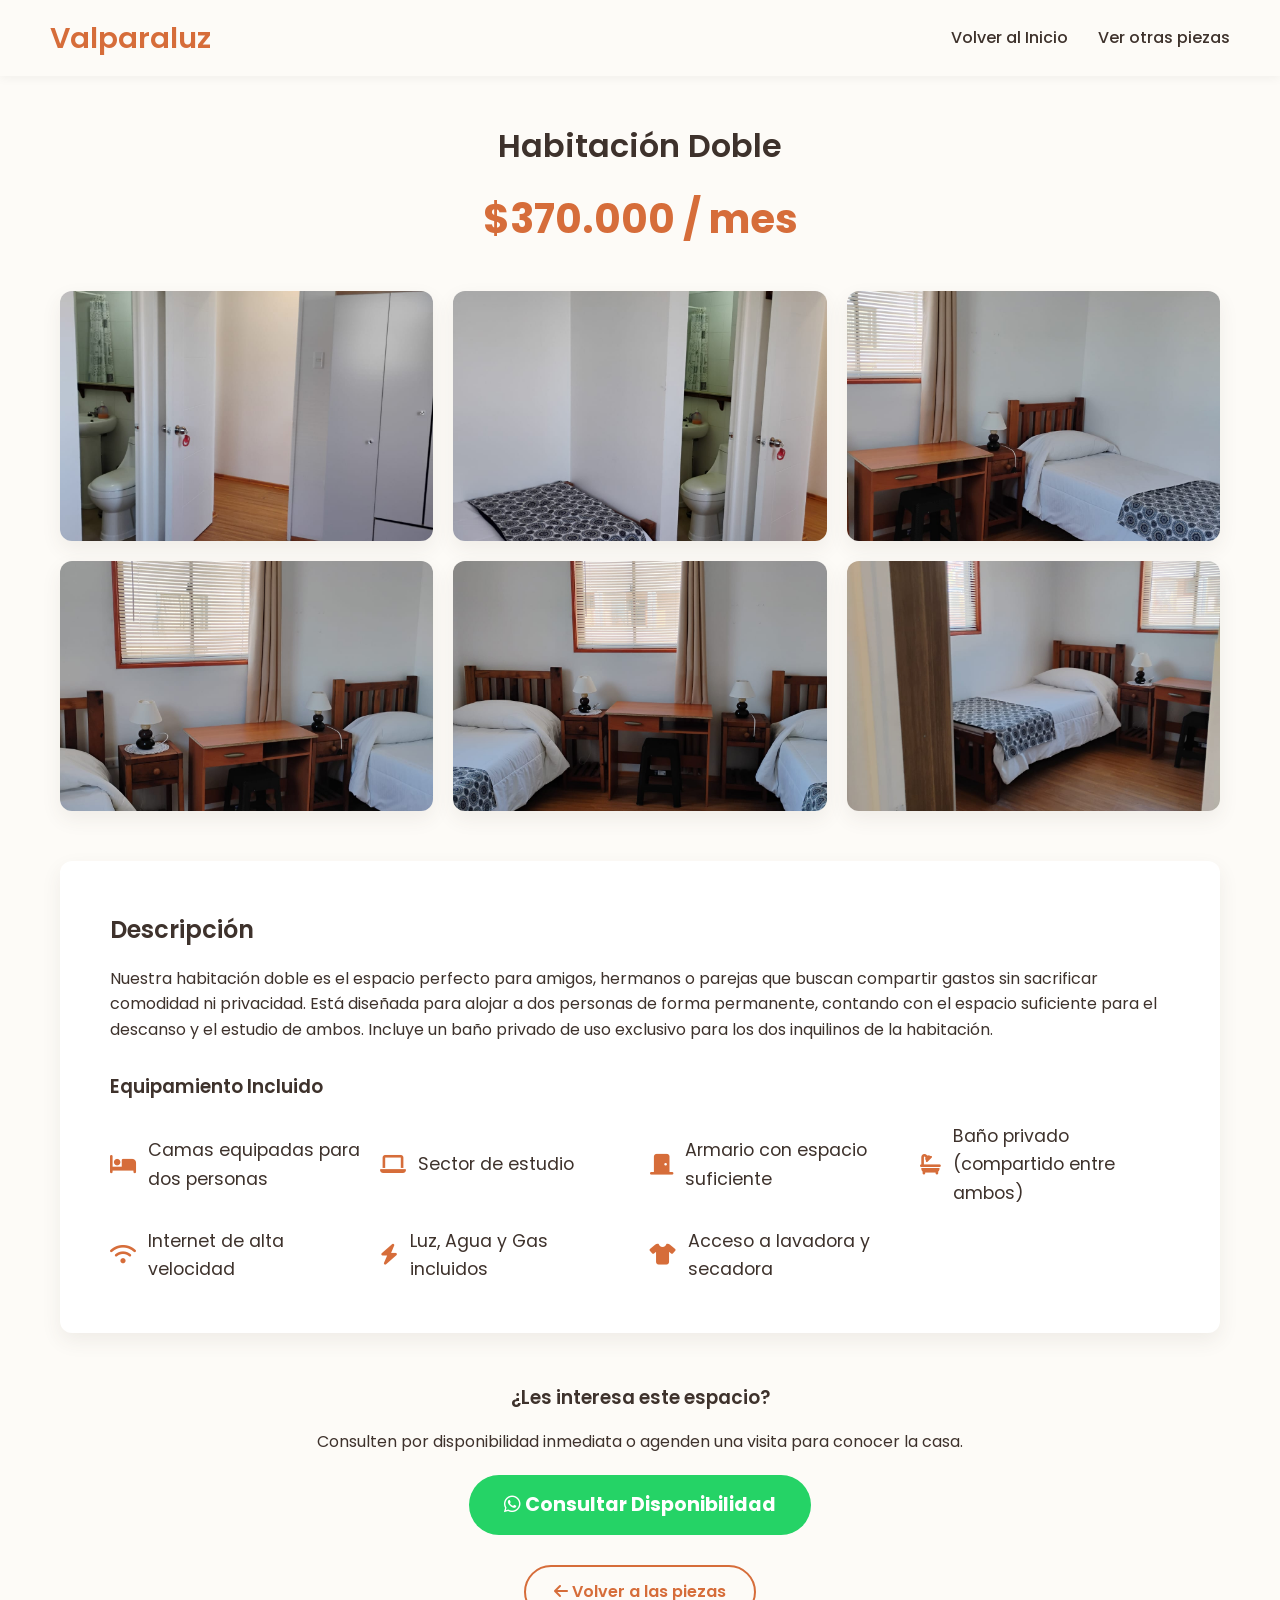
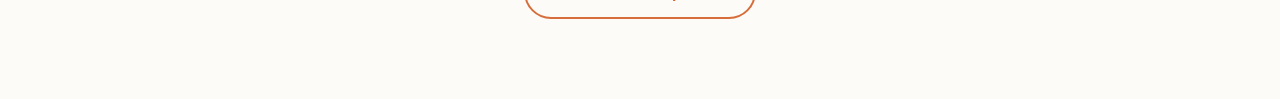
==== habitacion-doble.html @ f190685d "V1" ====
<!DOCTYPE html>
<html lang="es">
<head>
    <meta charset="UTF-8">
    <meta name="viewport" content="width=device-width, initial-scale=1.0">
    <title>Habitación Doble | Casa Valparaluz</title>
    <meta name="description" content="Habitación doble amoblada ideal para dos personas. Cuenta con baño privado y gastos comunes incluidos en Valparaíso. $370.000 mensuales.">

    <link rel="preconnect" href="https://fonts.googleapis.com">
    <link rel="preconnect" href="https://fonts.gstatic.com" crossorigin>
    <link href="https://fonts.googleapis.com/css2?family=Poppins:wght@300;400;600;700&display=swap" rel="stylesheet">
    <link rel="stylesheet" href="https://cdnjs.cloudflare.com/ajax/libs/font-awesome/6.4.0/css/all.min.css">
    <link rel="stylesheet" href="style.css">
</head>
<body class="seccion-clara">

<!-- =========================================
     BARRA DE NAVEGACIÓN
     ========================================= -->
<header>
    <div class="logo">
        <h2>Valparaluz</h2>
    </div>
    <nav class="nav-links">
        <ul>
            <li><a href="index.html#inicio">Volver al Inicio</a></li>
            <li><a href="index.html#habitaciones">Ver otras piezas</a></li>
        </ul>
    </nav>
</header>

<!-- =========================================
     DETALLE DE LA HABITACIÓN
     ========================================= -->
<main class="container detalle-habitacion">

    <div class="header-habitacion">
        <h1>Habitación Doble</h1>
        <p class="precio-destacado">$370.000 / mes</p>
    </div>

    <!-- Galería de 6 fotos (Nombres actualizados) -->
    <div class="galeria-fotos">
        <img src="img/hab1/1.jpeg" alt="Vista general de la habitación grande">
        <img src="img/hab1/2.jpeg" alt="Zona de escritorio amplia">
        <img src="img/hab1/3.jpeg" alt="Cama amoblada">
        <img src="img/hab1/4.jpeg" alt="Armario y sector de almacenamiento">
        <img src="img/hab1/5.jpeg" alt="Baño privado de la habitación">
        <img src="img/hab1/6.jpeg" alt="Detalle del espacio extra">
    </div>

    <div class="info-habitacion">
        <h2>Descripción</h2>
        <p>Nuestra habitación doble es el espacio perfecto para amigos, hermanos o parejas que buscan compartir gastos sin sacrificar comodidad ni privacidad. Está diseñada para alojar a dos personas de forma permanente, contando con el espacio suficiente para el descanso y el estudio de ambos. Incluye un baño privado de uso exclusivo para los dos inquilinos de la habitación.</p>

        <h3 style="margin-top: 30px;">Equipamiento Incluido</h3>
        <ul class="caracteristicas-lista">
            <li><i class="fa-solid fa-bed"></i> Camas equipadas para dos personas</li>
            <li><i class="fa-solid fa-laptop"></i> Sector de estudio</li>
            <li><i class="fa-solid fa-door-closed"></i> Armario con espacio suficiente</li>
            <li><i class="fa-solid fa-bath"></i> Baño privado (compartido entre ambos)</li>
            <li><i class="fa-solid fa-wifi"></i> Internet de alta velocidad</li>
            <li><i class="fa-solid fa-bolt"></i> Luz, Agua y Gas incluidos</li>
            <li><i class="fa-solid fa-shirt"></i> Acceso a lavadora y secadora</li>
        </ul>
    </div>

    <div class="text-center">
        <h3>¿Les interesa este espacio?</h3>
        <p>Consulten por disponibilidad inmediata o agenden una visita para conocer la casa.</p>
        <!-- Mensaje de WhatsApp actualizado -->
        <a href="https://wa.me/569XXXXXXXX?text=Hola,%20me%20interesa%20la%20Habitación%20Doble%20de%20$370.000.%20¿Tienen%20disponibilidad?" target="_blank" class="btn-whatsapp-grande">
            <i class="fa-brands fa-whatsapp"></i> Consultar Disponibilidad
        </a>
        <br>
        <a href="index.html#habitaciones" class="btn btn-outline btn-volver">
            <i class="fa-solid fa-arrow-left"></i> Volver a las piezas
        </a>
    </div>

</main>

</body>
</html>
---- style.css ----
/* =========================================
   1. VARIABLES Y PALETA OTOÑAL
   ========================================= */
:root {
    /* Colores Principales (Otoño/Calidez) */
    --primary-color: #D66D3A; /* Naranjo terracota cálido */
    --primary-hover: #B85A2D; /* Naranjo más oscuro para hover */

    /* Colores de Fondo (Transiciones suaves) */
    --bg-light: #FDFBF7; /* Crema muy suave (reemplaza al blanco puro) */
    --bg-alt: #F4EFE6;   /* Beige claro para intercalar secciones */
    --bg-accent: #E28C65; /* Naranjo suave para la sección "Perfil" */
    --bg-dark: #4A3B32;   /* Marrón cálido para contraste (reemplaza al negro/gris oscuro) */

    /* Textos */
    --text-main: #3E322C; /* Marrón muy oscuro para mejor lectura y menor fatiga visual */
    --text-light: #7A6B63; /* Texto secundario */
    --white: #FFFFFF;

    /* Otros */
    --whatsapp: #25D366;
    --whatsapp-hover: #1EBE5A;
    --shadow: 0 8px 20px rgba(74, 59, 50, 0.08); /* Sombra con un toque cálido */
    --radius: 12px; /* Bordes redondeados para un look amigable */
}

/* =========================================
   2. RESET Y TIPOGRAFÍA
   ========================================= */
* {
    margin: 0;
    padding: 0;
    box-sizing: border-box;
}

html {
    scroll-behavior: smooth;
}

body {
    font-family: 'Poppins', sans-serif;
    color: var(--text-main);
    background-color: var(--bg-light);
    line-height: 1.6;
}

h1, h2, h3, h4 {
    font-weight: 600;
    margin-bottom: 1rem;
    color: var(--text-main);
}

a {
    text-decoration: none;
    color: var(--text-main);
    transition: color 0.3s ease;
}

ul {
    list-style: none;
}

/* =========================================
   3. BOTONES Y EFECTOS HOVER
   ========================================= */
.btn {
    display: inline-block;
    padding: 12px 28px;
    border-radius: 30px; /* Botones en forma de píldora */
    font-weight: 600;
    text-align: center;
    cursor: pointer;
    transition: all 0.3s ease;
    border: 2px solid transparent;
}

/* Efecto de "levantamiento" al pasar el mouse */
.btn:hover {
    transform: translateY(-3px);
    box-shadow: 0 6px 15px rgba(214, 109, 58, 0.3);
}

.btn-primary {
    background-color: var(--primary-color);
    color: var(--white);
}

.btn-primary:hover {
    background-color: var(--primary-hover);
    color: var(--white);
}

.btn-outline {
    background-color: transparent;
    border-color: var(--primary-color);
    color: var(--primary-color);
}

.btn-outline:hover {
    background-color: var(--primary-color);
    color: var(--white);
}

.btn-whatsapp, .btn-whatsapp-grande {
    background-color: var(--whatsapp);
    color: var(--white);
}

.btn-whatsapp:hover, .btn-whatsapp-grande:hover {
    background-color: var(--whatsapp-hover);
    color: var(--white);
    box-shadow: 0 6px 15px rgba(37, 211, 102, 0.3);
}

.btn-whatsapp-grande {
    display: inline-block;
    padding: 15px 35px;
    border-radius: 30px;
    font-size: 1.2rem;
    font-weight: 700;
    margin-top: 20px;
    transition: all 0.3s ease;
}

/* =========================================
   4. ESTRUCTURA Y SECCIONES
   ========================================= */
.container {
    max-width: 1200px;
    margin: 0 auto;
    padding: 0 20px;
}

section {
    padding: 80px 0;
}

.section-title {
    text-align: center;
    font-size: 2.2rem;
    margin-bottom: 10px;
}

.section-subtitle {
    text-align: center;
    color: var(--text-light);
    margin-bottom: 50px;
    font-size: 1.1rem;
}

.text-center { text-align: center; }
.text-left { text-align: left; }

/* Transiciones de color entre secciones */
.seccion-clara { background-color: var(--bg-light); }
.seccion-oscura {
    background-color: var(--bg-alt); /* Usamos el beige para no hacer un salto brusco */
}
.seccion-acento {
    background-color: var(--bg-accent);
    color: var(--white);
}
.seccion-acento h2, .seccion-acento p {
    color: var(--white);
}
.seccion-contacto {
    background-color: var(--bg-dark);
    color: var(--bg-light);
}
.seccion-contacto h2, .seccion-contacto p, .seccion-contacto label {
    color: var(--bg-light);
}

/* =========================================
   5. BARRA DE NAVEGACIÓN
   ========================================= */
header {
    background-color: rgba(253, 251, 247, 0.95); /* Crema semi-transparente */
    backdrop-filter: blur(10px);
    position: fixed;
    width: 100%;
    top: 0;
    z-index: 1000;
    display: flex;
    justify-content: space-between;
    align-items: center;
    padding: 15px 50px;
    box-shadow: 0 2px 10px rgba(0,0,0,0.05);
}

.logo h2 {
    color: var(--primary-color);
    margin: 0;
    font-size: 1.8rem;
}

.nav-links ul {
    display: flex;
    gap: 30px;
}

.nav-links a {
    font-weight: 500;
    font-size: 1rem;
}

.nav-links a:hover {
    color: var(--primary-color);
}

/* =========================================
   6. HERO SECTION (Animación Rotativa)
   ========================================= */
.hero {
    height: 100vh;
    display: flex;
    align-items: center;
    justify-content: center;
    text-align: center;
    padding: 0 20px;
    margin-top: 0; /* Para que ocupe todo detrás del header */

    /* Configuración de la animación de fondo */
    background-size: cover;
    background-position: center;
    background-color: var(--bg-dark);
    animation: rotarFondo 15s infinite;
    position: relative;
}

/* Oscurecemos un poco la imagen para que el texto resalte */
.hero::before {
    content: '';
    position: absolute;
    top: 0; left: 0; width: 100%; height: 100%;
    background: rgba(74, 59, 50, 0.6); /* Capa oscura cálida */
    z-index: 1;
}

/* Animación CSS pura para las 3 fotos de fondo */
@keyframes rotarFondo {
    0%, 25% { background-image: url('img/comunes/terraza4.jpeg'); }
    33%, 58% { background-image: url('img/comunes/living1.jpeg'); }
    66%, 91% { background-image: url('img/hab1/4.jpeg'); }
    100% { background-image: url('img/comunes/terraza4.jpeg'); }
}

.hero-content {
    position: relative;
    z-index: 2;
    max-width: 800px;
    color: var(--white);
}

.hero h1 {
    font-size: 3.5rem;
    color: var(--white);
    margin-bottom: 20px;
    text-shadow: 2px 2px 4px rgba(0,0,0,0.3);
}

.hero p {
    font-size: 1.2rem;
    margin-bottom: 30px;
}

.hero-buttons {
    display: flex;
    gap: 15px;
    justify-content: center;
}

/* =========================================
   7. BENEFICIOS Y PERFIL (Grillas)
   ========================================= */
.grid-beneficios {
    display: grid;
    grid-template-columns: repeat(auto-fit, minmax(250px, 1fr));
    gap: 30px;
    margin-top: 40px;
}

.beneficio-card {
    background: var(--white);
    padding: 40px 20px;
    border-radius: var(--radius);
    text-align: center;
    box-shadow: var(--shadow);
    transition: transform 0.3s ease;
}

.beneficio-card:hover {
    transform: translateY(-10px);
}

.beneficio-card i {
    font-size: 2.5rem;
    color: var(--primary-color);
    margin-bottom: 20px;
}

.lista-perfil {
    max-width: 800px;
    margin: 40px auto 0;
    background: rgba(255, 255, 255, 0.1);
    padding: 30px;
    border-radius: var(--radius);
}

.lista-perfil li {
    margin-bottom: 15px;
    font-size: 1.1rem;
    display: flex;
    align-items: flex-start;
    gap: 15px;
}

.lista-perfil i {
    color: var(--bg-light);
    font-size: 1.3rem;
    margin-top: 3px;
}

/* =========================================
   8. HABITACIONES (Tarjetas)
   ========================================= */
.grid-habitaciones {
    display: grid;
    grid-template-columns: repeat(auto-fit, minmax(300px, 1fr));
    gap: 30px;
}

.habitacion-card {
    background: var(--white);
    border-radius: var(--radius);
    overflow: hidden;
    box-shadow: var(--shadow);
    transition: transform 0.3s ease;
}

.habitacion-card:hover {
    transform: translateY(-8px);
}

.habitacion-card img {
    width: 100%;
    height: 250px;
    object-fit: cover;
}

.habitacion-info {
    padding: 25px;
}

.habitacion-info .precio {
    font-size: 1.4rem;
    color: var(--primary-color);
    font-weight: 700;
    margin-bottom: 15px;
}

.habitacion-info p {
    margin-bottom: 20px;
    color: var(--text-light);
}

/* =========================================
   9. GALERÍA DE ÁREAS COMUNES
   ========================================= */
.galeria-areas {
    display: grid;
    grid-template-columns: repeat(auto-fit, minmax(300px, 1fr));
    gap: 20px;
    margin-top: 40px;
}

.area-item {
    position: relative;
    border-radius: var(--radius);
    overflow: hidden;
    height: 250px;
}

.area-item img {
    width: 100%;
    height: 100%;
    object-fit: cover;
    transition: transform 0.5s ease;
}

.area-item:hover img {
    transform: scale(1.1);
}

.area-item h4 {
    position: absolute;
    bottom: 0;
    left: 0;
    width: 100%;
    padding: 15px;
    background: linear-gradient(transparent, rgba(74, 59, 50, 0.9));
    color: var(--white);
    margin: 0;
    font-size: 1.2rem;
}

/* =========================================
   10. UBICACIÓN, FAQ Y CONTACTO
   ========================================= */
.grid-2-columnas {
    display: grid;
    grid-template-columns: 1fr 1fr;
    gap: 50px;
    align-items: center;
}

.lista-pros li {
    margin-bottom: 15px;
    display: flex;
    align-items: center;
    gap: 15px;
}

.lista-pros i {
    color: var(--primary-color);
    font-size: 1.2rem;
}

.faq-container {
    max-width: 800px;
    margin: 40px auto 0;
}

.faq-item {
    background: var(--white);
    padding: 25px;
    border-radius: var(--radius);
    margin-bottom: 20px;
    box-shadow: var(--shadow);
}

.faq-item h4 {
    color: var(--primary-color);
    display: flex;
    align-items: center;
    gap: 10px;
}

/* Formularios */
.form-group {
    margin-bottom: 20px;
}

.form-group label {
    display: block;
    margin-bottom: 8px;
    font-weight: 500;
}

.form-group input, .form-group textarea {
    width: 100%;
    padding: 12px 15px;
    border: 1px solid rgba(253, 251, 247, 0.3);
    border-radius: 8px;
    background-color: rgba(253, 251, 247, 0.1);
    color: var(--white);
    font-family: inherit;
    transition: border-color 0.3s ease;
}

.form-group input:focus, .form-group textarea:focus {
    outline: none;
    border-color: var(--primary-color);
    background-color: rgba(253, 251, 247, 0.2);
}

/* Diseño de columnas perfectas (Grid) */
.lista-alineada li {
    display: grid;
    /* 3 Columnas: 1. Icono (25px), 2. Título (130px), 3. Texto (Resto del espacio) */
    grid-template-columns: 25px 130px 1fr;
    gap: 15px;
    margin-bottom: 20px;
    align-items: start;
    font-size: 1.1rem;
}

/* La lista de perfil necesita una columna central más ancha para sus títulos largos */
.lista-perfil-ancho li {
    grid-template-columns: 25px 280px 1fr;
}

/* Baja un poco el ícono para que se alinee perfectamente con la primera línea de texto */
.lista-alineada i {
    margin-top: 6px;
    color: var(--primary-color); /* Aplica el naranjo a todos los íconos de estas listas */
    font-size: 1.3rem;
}

.lista-perfil i {
    color: var(--bg-light); /* Mantiene el color claro de los íconos en la zona naranja */
}


/* =========================================
   11. RESPONSIVE (MÓVILES)
   ========================================= */
@media (max-width: 768px) {
    header {
        padding: 15px 20px;
        flex-direction: column;
        gap: 15px;
    }
    /* Esta es la regla nueva que oculta los elementos */
    .hide-on-mobile {
        display: none !important;
    }

    .nav-links ul {
        flex-wrap: wrap;
        justify-content: center;
        gap: 15px;
    }

    .hero h1 {
        font-size: 2.2rem;
    }

    .hero-buttons {
        flex-direction: column;
    }

    .grid-2-columnas {
        grid-template-columns: 1fr;
    }

    /* Ajuste de listas alineadas para móviles */
    .lista-alineada li, .lista-perfil-ancho li {
        /* Cambia a 2 columnas: 1. Icono, 2. Todo el texto */
        grid-template-columns: 25px 1fr;
    }

    .lista-alineada strong {
        display: block; /* Empuja el texto descriptivo hacia abajo */
        margin-bottom: 5px;
    }

    .lista-alineada span {
        grid-column: 2; /* Asegura que el texto descriptivo se mantenga a la derecha del ícono */
    }
}



/* =========================================
   12. SUBPÁGINAS DE HABITACIONES
   ========================================= */
.detalle-habitacion {
    padding-top: 120px; /* Evita que el header fijo tape el contenido */
    padding-bottom: 80px;
}

.header-habitacion {
    text-align: center;
    margin-bottom: 40px;
}

.precio-destacado {
    font-size: 2.5rem;
    color: var(--primary-color);
    font-weight: 700;
}

.galeria-fotos {
    display: grid;
    /* Crea una cuadrícula responsiva de 3 columnas en PC y 1 en móviles */
    grid-template-columns: repeat(auto-fit, minmax(300px, 1fr));
    gap: 20px;
    margin-bottom: 50px;
}

.galeria-fotos img {
    width: 100%;
    height: 250px;
    object-fit: cover;
    border-radius: var(--radius);
    box-shadow: var(--shadow);
    transition: transform 0.3s ease;
}

.galeria-fotos img:hover {
    transform: scale(1.03); /* Ligero zoom al pasar el mouse */
}

.info-habitacion {
    background: var(--white);
    padding: 50px;
    border-radius: var(--radius);
    box-shadow: var(--shadow);
    margin-bottom: 50px;
}

.caracteristicas-lista {
    display: grid;
    grid-template-columns: repeat(auto-fit, minmax(250px, 1fr));
    gap: 20px;
    margin-top: 20px;
}

.caracteristicas-lista li {
    display: flex;
    align-items: center;
    gap: 12px;
    font-size: 1.1rem;
}

.caracteristicas-lista i {
    color: var(--primary-color);
    font-size: 1.3rem;
}

.btn-volver {
    margin-top: 30px;
}

/* Ajustes móviles específicos para la subpágina */
@media (max-width: 768px) {
    .detalle-habitacion {
        padding-top: 150px;
    }
    .info-habitacion {
        padding: 30px 20px;
    }
    .precio-destacado {
        font-size: 2rem;
    }
}

/* =========================================
   13. FOOTER (PIE DE PÁGINA)
   ========================================= */
.footer {
    background-color: var(--bg-dark);
    color: var(--bg-alt);
    padding: 70px 0 20px;
    border-top: 1px solid rgba(253, 251, 247, 0.1); /* Línea divisoria muy sutil */
}

.grid-footer {
    display: grid;
    grid-template-columns: repeat(auto-fit, minmax(250px, 1fr));
    gap: 40px;
    margin-bottom: 40px;
}

.footer h3 {
    color: var(--primary-color);
    font-size: 2rem;
    margin-bottom: 15px;
}

.footer h4 {
    color: var(--white);
    font-size: 1.2rem;
    margin-bottom: 25px;
}

.footer p {
    color: rgba(253, 251, 247, 0.8); /* Crema con opacidad para no brillar tanto */
    font-size: 0.95rem;
}

.footer ul li {
    margin-bottom: 12px;
}

.footer ul a {
    color: rgba(253, 251, 247, 0.8);
    transition: color 0.3s ease, padding-left 0.3s ease; /* Transición suave */
    display: inline-block;
}

/* Efecto hover: Cambia a naranjo y se mueve 5px a la derecha */
.footer ul a:hover {
    color: var(--primary-color);
    padding-left: 5px;
}

.footer .contact-col p {
    display: flex;
    align-items: center;
    gap: 15px;
    margin-bottom: 15px;
}

.footer .contact-col i {
    color: var(--primary-color);
    font-size: 1.2rem;
}

.footer-bottom {
    text-align: center;
    padding-top: 25px;
    border-top: 1px solid rgba(253, 251, 247, 0.1); /* Línea divisoria muy sutil */
}

.footer-bottom p {
    font-size: 0.9rem;
    color: rgba(253, 251, 247, 0.5);
    margin: 0;
}
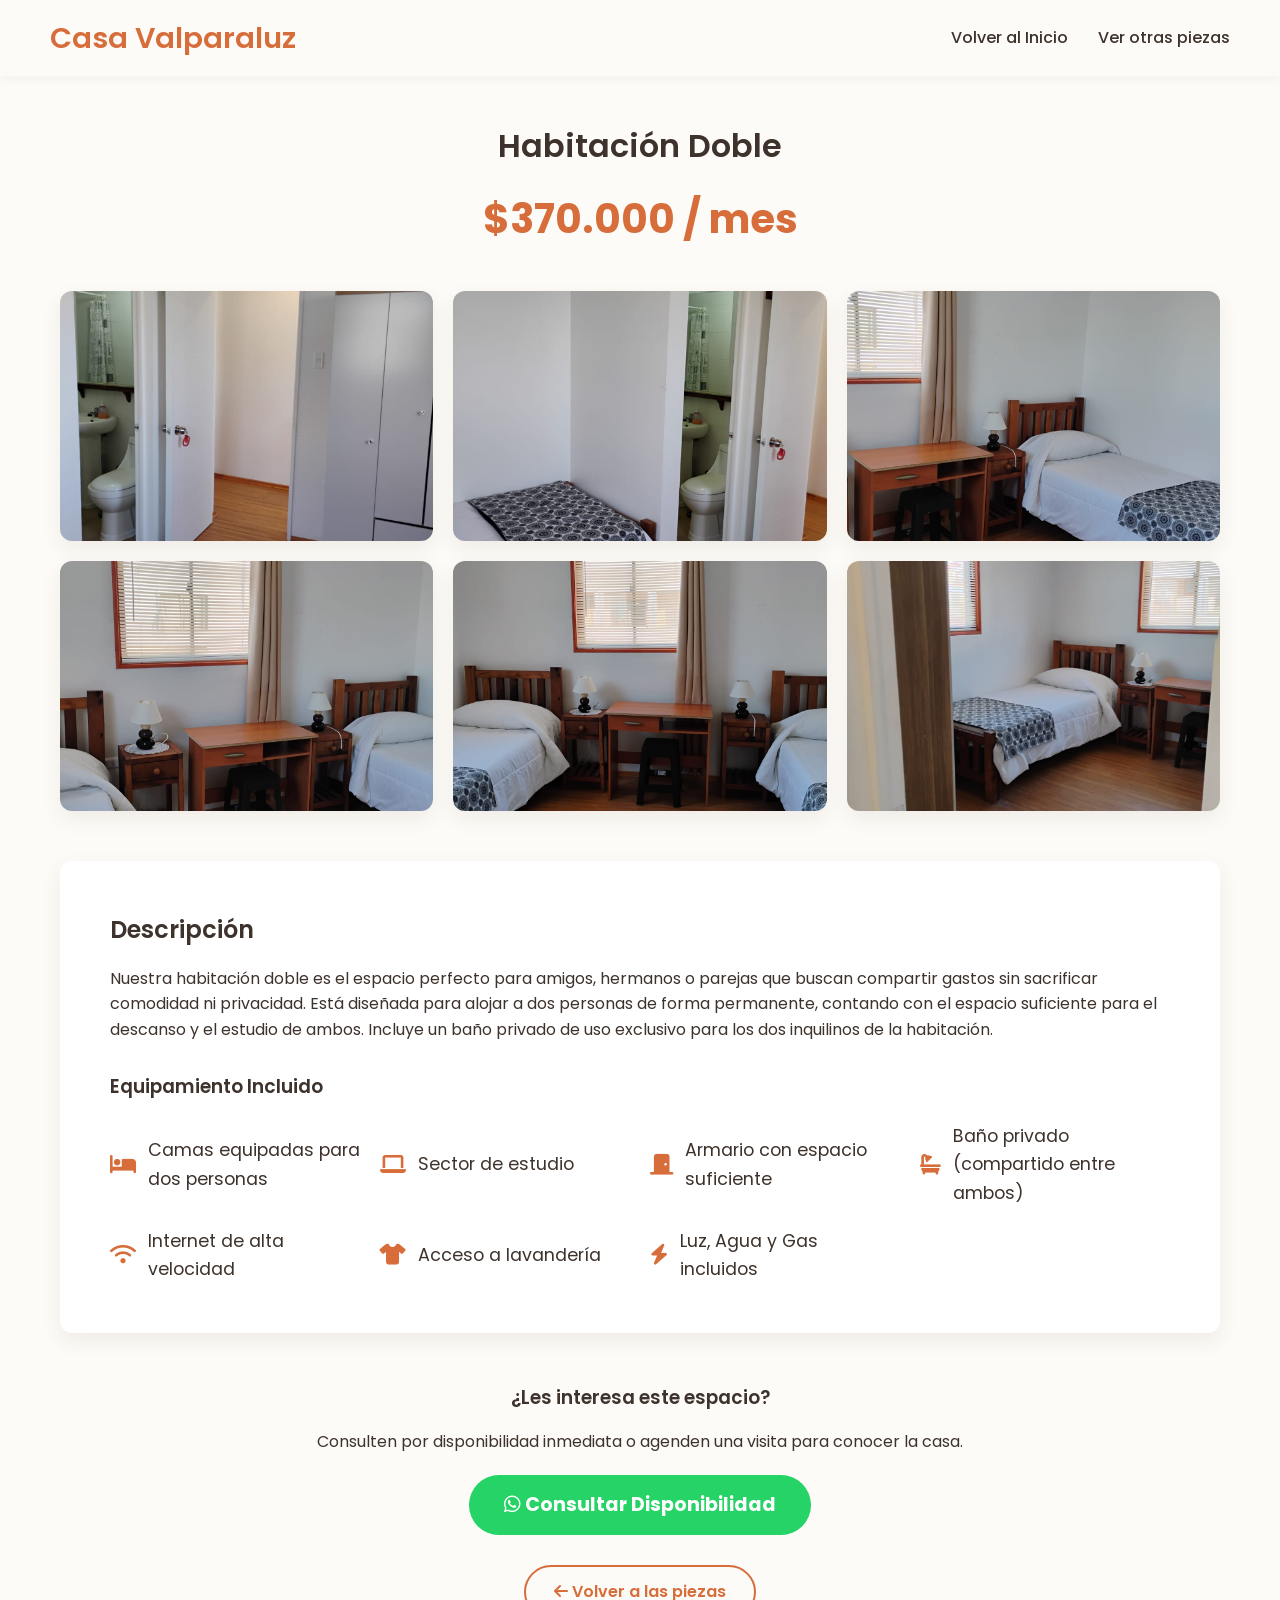
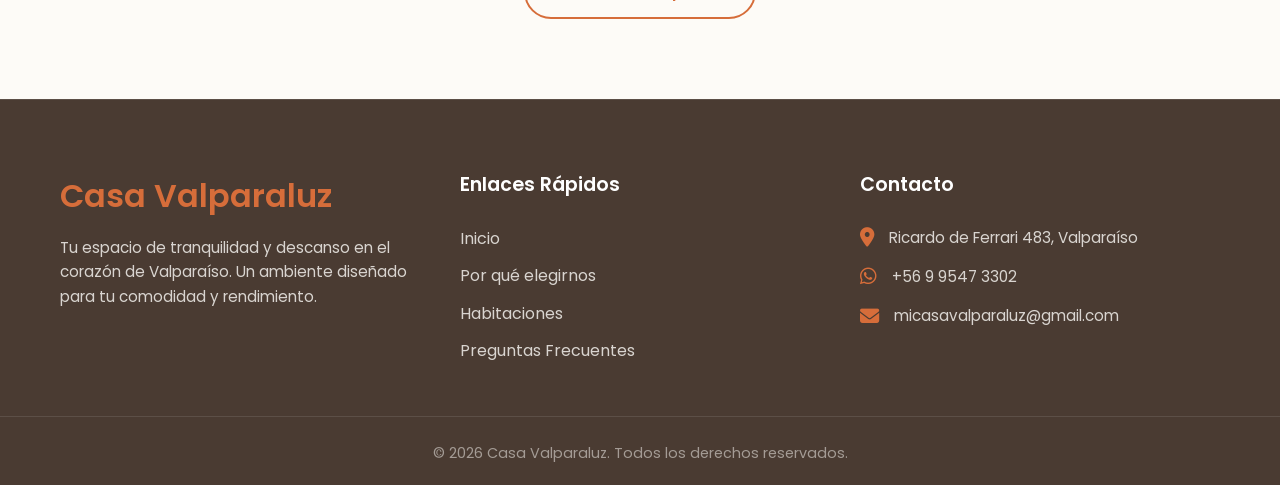
==== commit 6f8b0912: "Pagina completa" ====
--- a/habitacion-doble.html
+++ b/habitacion-doble.html
@@ -3,23 +3,38 @@
 <head>
     <meta charset="UTF-8">
     <meta name="viewport" content="width=device-width, initial-scale=1.0">
-    <title>Habitación Doble | Casa Valparaluz</title>
-    <meta name="description" content="Habitación doble amoblada ideal para dos personas. Cuenta con baño privado y gastos comunes incluidos en Valparaíso. $370.000 mensuales.">
 
+    <!-- Título y Descripción SEO -->
+    <title>Casa Valparaluz | Arriendo de Piezas para Estudiantes en Valparaíso</title>
+    <meta name="description" content="Arriendo de habitaciones limpias y tranquilas en Valparaíso. Piezas amobladas con baño privado, gastos comunes incluidos y balcón con vista 360º.">
+
+    <!-- Open Graph (Para previsualización en WhatsApp, Facebook, LinkedIn) -->
+    <meta property="og:type" content="website">
+    <meta property="og:url" content="https://www.casavalparaluz.cl/">
+    <meta property="og:title" content="Casa Valparaluz | Tu espacio en Valparaíso">
+    <meta property="og:description" content="Piezas amobladas con baño privado y terraza 360º. Ideal para estudiantes universitarios. ¡Agenda tu visita!">
+    <!-- Asegúrate de subir la web y poner la URL absoluta de tu mejor foto aquí -->
+    <meta property="og:image" content="https://www.casavalparaluz.cl/img/comunes/terraza5.jpeg">
+
+    <!-- Color del navegador en móviles (Tu color terracota) -->
+    <meta name="theme-color" content="#D66D3A">
+
+    <!-- Evitar contenido duplicado en buscadores -->
+    <link rel="canonical" href="https://www.casavalparaluz.cl/">
+
+    <!-- Fuentes, Estilos e Ícono -->
     <link rel="preconnect" href="https://fonts.googleapis.com">
     <link rel="preconnect" href="https://fonts.gstatic.com" crossorigin>
     <link href="https://fonts.googleapis.com/css2?family=Poppins:wght@300;400;600;700&display=swap" rel="stylesheet">
     <link rel="stylesheet" href="https://cdnjs.cloudflare.com/ajax/libs/font-awesome/6.4.0/css/all.min.css">
     <link rel="stylesheet" href="style.css">
+    <link rel="icon" type="image/svg+xml" href="img/Valparaluz-logo.svg">
 </head>
 <body class="seccion-clara">
 
-<!-- =========================================
-     BARRA DE NAVEGACIÓN
-     ========================================= -->
 <header>
     <div class="logo">
-        <h2>Valparaluz</h2>
+        <h2>Casa Valparaluz</h2>
     </div>
     <nav class="nav-links">
         <ul>
@@ -29,9 +44,6 @@
     </nav>
 </header>
 
-<!-- =========================================
-     DETALLE DE LA HABITACIÓN
-     ========================================= -->
 <main class="container detalle-habitacion">
 
     <div class="header-habitacion">
@@ -39,7 +51,7 @@
         <p class="precio-destacado">$370.000 / mes</p>
     </div>
 
-    <!-- Galería de 6 fotos (Nombres actualizados) -->
+    <!-- Galería-->
     <div class="galeria-fotos">
         <img src="img/hab1/1.jpeg" alt="Vista general de la habitación grande">
         <img src="img/hab1/2.jpeg" alt="Zona de escritorio amplia">
@@ -60,16 +72,15 @@
             <li><i class="fa-solid fa-door-closed"></i> Armario con espacio suficiente</li>
             <li><i class="fa-solid fa-bath"></i> Baño privado (compartido entre ambos)</li>
             <li><i class="fa-solid fa-wifi"></i> Internet de alta velocidad</li>
+            <li><i class="fa-solid fa-shirt"></i> Acceso a lavandería</li>
             <li><i class="fa-solid fa-bolt"></i> Luz, Agua y Gas incluidos</li>
-            <li><i class="fa-solid fa-shirt"></i> Acceso a lavadora y secadora</li>
         </ul>
     </div>
 
     <div class="text-center">
         <h3>¿Les interesa este espacio?</h3>
         <p>Consulten por disponibilidad inmediata o agenden una visita para conocer la casa.</p>
-        <!-- Mensaje de WhatsApp actualizado -->
-        <a href="https://wa.me/569XXXXXXXX?text=Hola,%20me%20interesa%20la%20Habitación%20Doble%20de%20$370.000.%20¿Tienen%20disponibilidad?" target="_blank" class="btn-whatsapp-grande">
+        <a href="https://wa.me/56995473302?text=Hola,%20me%20interesa%20la%20Habitación%20Doble%20de%20$370.000.%20¿Tienen%20disponibilidad?" target="_blank" class="btn-whatsapp-grande">
             <i class="fa-brands fa-whatsapp"></i> Consultar Disponibilidad
         </a>
         <br>
@@ -77,8 +88,33 @@
             <i class="fa-solid fa-arrow-left"></i> Volver a las piezas
         </a>
     </div>
-
 </main>
 
+<footer class="footer">
+    <div class="container grid-footer">
+        <div class="footer-col brand-col">
+            <h3>Casa Valparaluz</h3>
+            <p>Tu espacio de tranquilidad y descanso en el corazón de Valparaíso. Un ambiente diseñado para tu comodidad y rendimiento.</p>
+        </div>
+        <div class="footer-col links-col">
+            <h4>Enlaces Rápidos</h4>
+            <ul>
+                <li><a href="index.html#inicio">Inicio</a></li>
+                <li><a href="index.html#beneficios">Por qué elegirnos</a></li>
+                <li><a href="index.html#habitaciones">Habitaciones</a></li>
+                <li><a href="index.html#faq">Preguntas Frecuentes</a></li>
+            </ul>
+        </div>
+        <div class="footer-col contact-col">
+            <h4>Contacto</h4>
+            <p><i class="fa-solid fa-location-dot"></i> Ricardo de Ferrari 483, Valparaíso</p>
+            <p><i class="fa-brands fa-whatsapp"></i> +56 9 9547 3302</p>
+            <p><i class="fa-solid fa-envelope"></i> micasavalparaluz@gmail.com</p>
+        </div>
+    </div>
+    <div class="footer-bottom">
+        <p>&copy; 2026 Casa Valparaluz. Todos los derechos reservados.</p>
+    </div>
+</footer>
 </body>
 </html>
--- a/style.css
+++ b/style.css
@@ -207,9 +207,8 @@
 .nav-links a:hover {
     color: var(--primary-color);
 }
-
-/* =========================================
-   6. HERO SECTION (Animación Rotativa)
+/* =========================================
+   6. HERO SECTION (Crossfade Suave GPU)
    ========================================= */
 .hero {
     height: 100vh;
@@ -218,36 +217,66 @@
     justify-content: center;
     text-align: center;
     padding: 0 20px;
-    margin-top: 0; /* Para que ocupe todo detrás del header */
-
-    /* Configuración de la animación de fondo */
+    margin-top: 0;
+    position: relative;
+    overflow: hidden; /* Evita que las imágenes se salgan del contenedor */
+    background-color: var(--bg-dark);
+}
+
+/* Contenedor y capas individuales del slider */
+.hero-slider, .slide {
+    position: absolute;
+    top: 0;
+    left: 0;
+    width: 100%;
+    height: 100%;
+}
+
+.slide {
     background-size: cover;
     background-position: center;
-    background-color: var(--bg-dark);
-    animation: rotarFondo 15s infinite;
-    position: relative;
-}
-
-/* Oscurecemos un poco la imagen para que el texto resalte */
-.hero::before {
-    content: '';
+    opacity: 0; /* Todas empiezan invisibles */
+    animation: fadeSuave 15s infinite; /* 15 segundos en total por ciclo */
+    z-index: 0;
+}
+
+/* Asignamos las imágenes y el retraso exacto para cada capa */
+.bg-1 {
+    background-image: url('img/comunes/terraza4.jpeg');
+    animation-delay: 0s;
+}
+.bg-2 {
+    background-image: url('img/comunes/living1.jpeg');
+    animation-delay: 5s;
+}
+.bg-3 {
+    background-image: url('img/hab1/4.jpeg');
+    animation-delay: 10s;
+}
+
+/* La magia del fundido suave cruzado */
+@keyframes fadeSuave {
+    0%   { opacity: 0; }
+    10%  { opacity: 1; } /* Fundido de entrada */
+    33%  { opacity: 1; } /* Se mantiene visible */
+    43%  { opacity: 0; } /* Fundido de salida */
+    100% { opacity: 0; } /* Se mantiene oculta el resto del ciclo */
+}
+
+/* Capa oscura que va sobre las fotos pero debajo del texto */
+.hero-overlay {
     position: absolute;
-    top: 0; left: 0; width: 100%; height: 100%;
+    top: 0;
+    left: 0;
+    width: 100%;
+    height: 100%;
     background: rgba(74, 59, 50, 0.6); /* Capa oscura cálida */
     z-index: 1;
 }
 
-/* Animación CSS pura para las 3 fotos de fondo */
-@keyframes rotarFondo {
-    0%, 25% { background-image: url('img/comunes/terraza4.jpeg'); }
-    33%, 58% { background-image: url('img/comunes/living1.jpeg'); }
-    66%, 91% { background-image: url('img/hab1/4.jpeg'); }
-    100% { background-image: url('img/comunes/terraza4.jpeg'); }
-}
-
 .hero-content {
     position: relative;
-    z-index: 2;
+    z-index: 2; /* Siempre por encima del slider y el overlay */
     max-width: 800px;
     color: var(--white);
 }
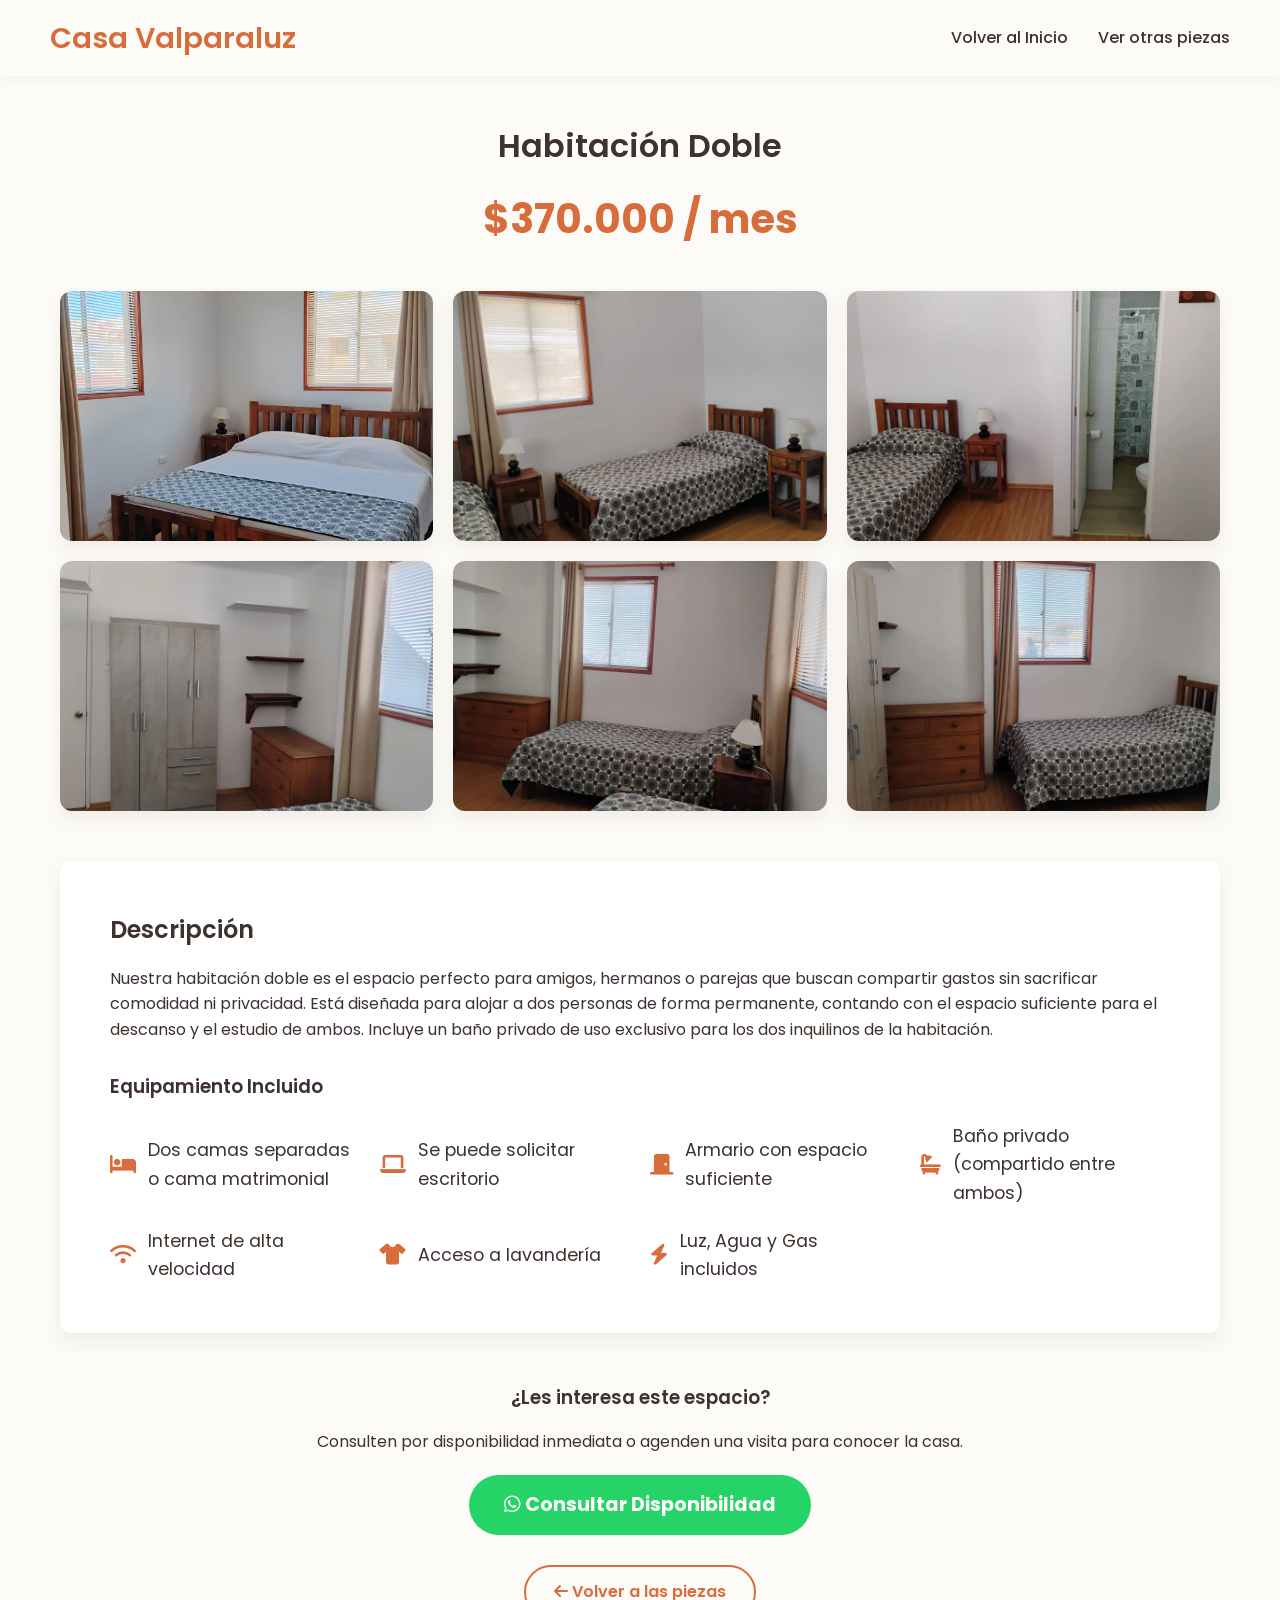
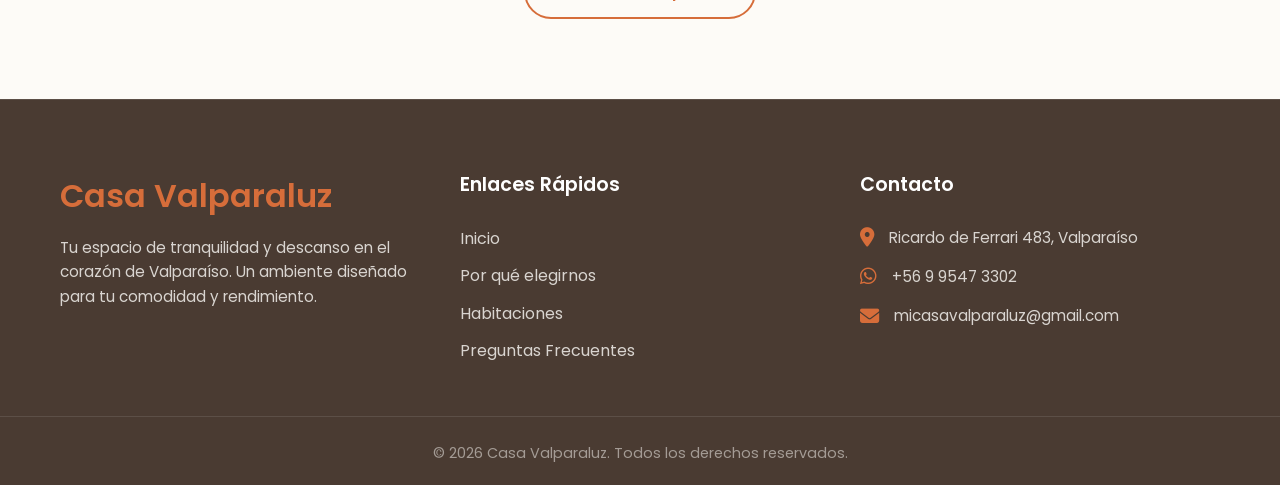
==== commit e13e6fcc: "V1 final" ====
--- a/habitacion-doble.html
+++ b/habitacion-doble.html
@@ -6,7 +6,7 @@
 
     <!-- Título y Descripción SEO -->
     <title>Casa Valparaluz | Arriendo de Piezas para Estudiantes en Valparaíso</title>
-    <meta name="description" content="Arriendo de habitaciones limpias y tranquilas en Valparaíso. Piezas amobladas con baño privado, gastos comunes incluidos y balcón con vista 360º.">
+    <meta name="description" content="Arriendo de habitaciones limpias y tranquilas en Valparaíso. Piezas amobladas con baño privado, gastos comunes incluidos y terraza con vista 360º.">
 
     <!-- Open Graph (Para previsualización en WhatsApp, Facebook, LinkedIn) -->
     <meta property="og:type" content="website">
@@ -53,12 +53,12 @@
 
     <!-- Galería-->
     <div class="galeria-fotos">
-        <img src="img/hab1/1.jpeg" alt="Vista general de la habitación grande">
-        <img src="img/hab1/2.jpeg" alt="Zona de escritorio amplia">
-        <img src="img/hab1/3.jpeg" alt="Cama amoblada">
-        <img src="img/hab1/4.jpeg" alt="Armario y sector de almacenamiento">
-        <img src="img/hab1/5.jpeg" alt="Baño privado de la habitación">
-        <img src="img/hab1/6.jpeg" alt="Detalle del espacio extra">
+        <img src="img/hab3/1.webp" alt="Vista con cama matrimonial">
+        <img src="img/hab1/V2/2.webp" alt="Vista de cama y velador">
+        <img src="img/hab1/V2/3.webp" alt="Vista entrada baño y cama">
+        <img src="img/hab1/V2/5.webp" alt="Armario y sector de almacenamiento">
+        <img src="img/hab1/V2/6.webp" alt="Vista ambas camas">
+        <img src="img/hab1/V2/9.webp" alt="Detalle del espacio extra">
     </div>
 
     <div class="info-habitacion">
@@ -67,8 +67,8 @@
 
         <h3 style="margin-top: 30px;">Equipamiento Incluido</h3>
         <ul class="caracteristicas-lista">
-            <li><i class="fa-solid fa-bed"></i> Camas equipadas para dos personas</li>
-            <li><i class="fa-solid fa-laptop"></i> Sector de estudio</li>
+            <li><i class="fa-solid fa-bed"></i> Dos camas separadas o cama matrimonial</li>
+            <li><i class="fa-solid fa-laptop"></i> Se puede solicitar escritorio</li>
             <li><i class="fa-solid fa-door-closed"></i> Armario con espacio suficiente</li>
             <li><i class="fa-solid fa-bath"></i> Baño privado (compartido entre ambos)</li>
             <li><i class="fa-solid fa-wifi"></i> Internet de alta velocidad</li>
--- a/style.css
+++ b/style.css
@@ -242,15 +242,15 @@
 
 /* Asignamos las imágenes y el retraso exacto para cada capa */
 .bg-1 {
-    background-image: url('img/comunes/terraza4.jpeg');
+    background-image: url('img/comunes/terraza4.webp');
     animation-delay: 0s;
 }
 .bg-2 {
-    background-image: url('img/comunes/living1.jpeg');
+    background-image: url('img/comunes/living1.webp');
     animation-delay: 5s;
 }
 .bg-3 {
-    background-image: url('img/hab1/4.jpeg');
+    background-image: url('img/hab3/1.webp');
     animation-delay: 10s;
 }
 
@@ -455,25 +455,6 @@
     font-size: 1.2rem;
 }
 
-.faq-container {
-    max-width: 800px;
-    margin: 40px auto 0;
-}
-
-.faq-item {
-    background: var(--white);
-    padding: 25px;
-    border-radius: var(--radius);
-    margin-bottom: 20px;
-    box-shadow: var(--shadow);
-}
-
-.faq-item h4 {
-    color: var(--primary-color);
-    display: flex;
-    align-items: center;
-    gap: 10px;
-}
 
 /* Formularios */
 .form-group {
@@ -530,6 +511,86 @@
     color: var(--bg-light); /* Mantiene el color claro de los íconos en la zona naranja */
 }
 
+/* =========================================
+   ESTILOS FAQ ACORDEÓN
+   ========================================= */
+.faq-item {
+    background-color: var(--bg-dark);
+    border-radius: 8px;
+    margin-bottom: 15px;
+    border: 1px solid rgba(255, 255, 255, 0.1);
+    overflow: hidden;
+}
+
+.faq-pregunta {
+    padding: 20px;
+    display: flex;
+    justify-content: space-between;
+    align-items: center;
+    cursor: pointer;
+    transition: background-color 0.3s ease;
+}
+
+.faq-pregunta:hover {
+    background-color: rgba(255, 255, 255, 0.05);
+}
+
+.faq-pregunta h4 {
+    margin: 0;
+    font-size: 1.1rem;
+    color: var(--white);
+    display: flex;
+    align-items: center;
+    gap: 10px;
+}
+
+/* Animación de la flecha */
+.faq-icon {
+    color: var(--primary-color);
+    transition: transform 0.4s ease;
+}
+
+.faq-item.activa .faq-icon {
+    transform: rotate(180deg);
+}
+
+/* Ocultar la respuesta por defecto */
+.faq-respuesta {
+    max-height: 0;
+    overflow: hidden;
+    transition: max-height 0.4s ease, padding 0.4s ease;
+    padding: 0 20px;
+    background-color: rgba(0, 0, 0, 0.15); /* Fondo un poco más oscuro al abrir */
+}
+
+.faq-item.activa .faq-respuesta {
+    max-height: 800px; /* Espacio de sobra para que el texto se despliegue */
+    padding: 0 20px 20px 20px;
+}
+
+/* Estilo para las listas dentro del FAQ */
+.lista-faq {
+    padding-left: 20px;
+    margin-top: 15px;
+    color: var(--bg-alt);
+}
+
+.lista-faq li {
+    margin-bottom: 10px;
+    line-height: 1.6;
+}
+
+/* Hacer que TODOS los párrafos dentro de la respuesta tengan color claro */
+.faq-respuesta p {
+    color: var(--bg-alt);
+    margin-top: 10px;
+}
+
+/* Para asegurarnos de que los textos en negrita dentro de las respuestas también destaquen */
+.faq-respuesta strong {
+    color: var(--white);
+    font-weight: 600;
+}
 
 /* =========================================
    11. RESPONSIVE (MÓVILES)
